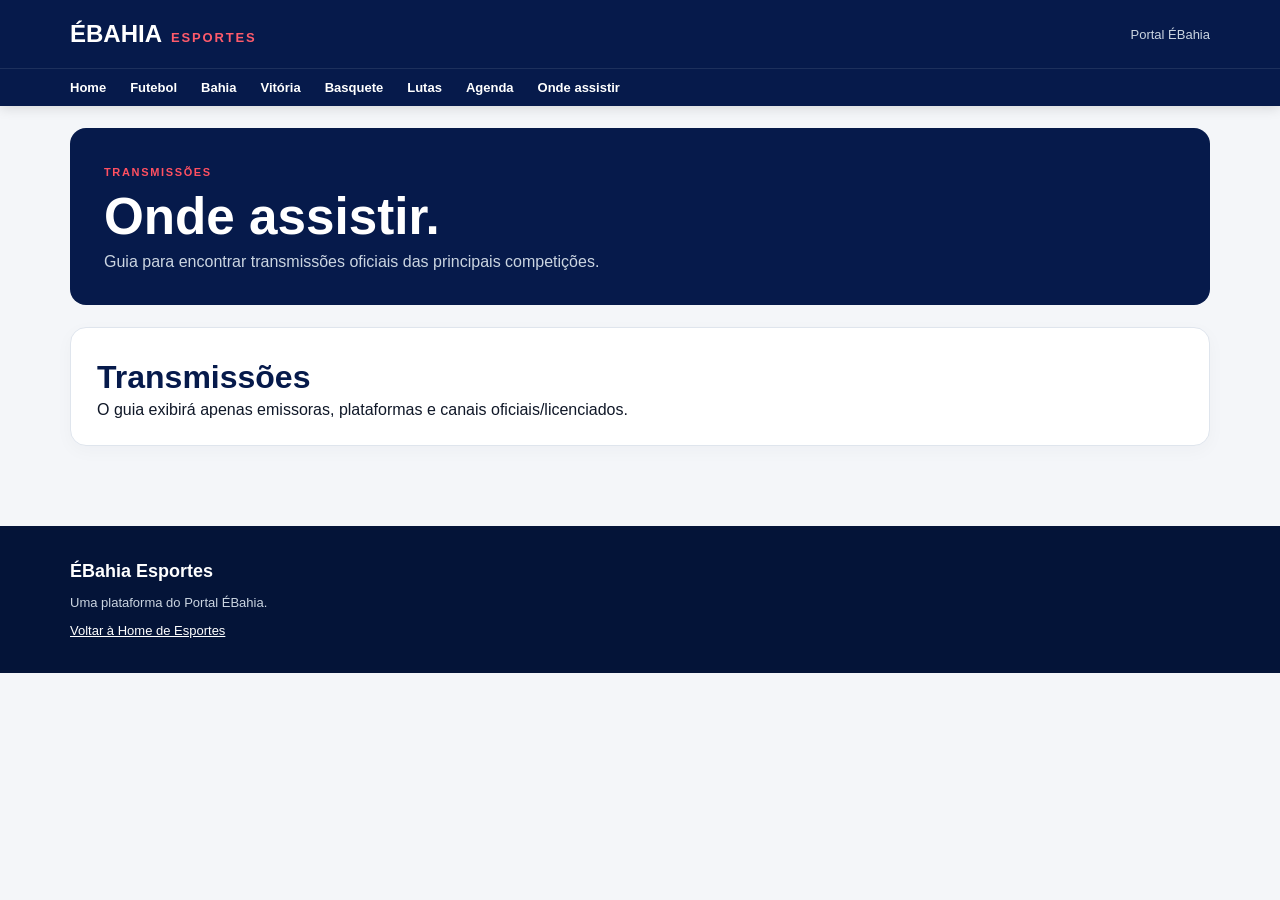
==== onde-assistir/index.html @ 26f96b4c "Cria editoria multipágina do ÉBahia Esportes" ====
<!doctype html><html lang="pt-BR"><head><meta charset="utf-8"><meta name="viewport" content="width=device-width,initial-scale=1"><meta name="theme-color" content="#061a4b"><link rel="stylesheet" href="../assets/style.css"><title>Onde assistir | ÉBahia Esportes</title></head><body><header><div class="top"><a class="brand" href="../"><b>ÉBAHIA</b><span>ESPORTES</span></a><a class="portal" href="https://portalebahia.wordpress.com/">Portal ÉBahia</a></div><nav><a href="../">Home</a><a href="../futebol/">Futebol</a><a href="../bahia/">Bahia</a><a href="../vitoria/">Vitória</a><a href="../basquete/">Basquete</a><a href="../lutas/">Lutas</a><a href="../agenda/">Agenda</a><a href="../onde-assistir/">Onde assistir</a></nav></header><main><section class="subhero"><small>TRANSMISSÕES</small><h1>Onde assistir.</h1><p>Guia para encontrar transmissões oficiais das principais competições.</p></section><section class="section"><h2>Transmissões</h2><div class="notice">O guia exibirá apenas emissoras, plataformas e canais oficiais/licenciados.</div></section></main><footer><b>ÉBahia Esportes</b><p>Uma plataforma do Portal ÉBahia.</p><a href="../">Voltar à Home de Esportes</a></footer></body></html>
---- assets/style.css ----
:root{--navy:#061a4b;--navy2:#0b245f;--red:#d0162b;--bg:#f4f6f9;--ink:#101828;--muted:#667085;--line:#dfe5ed;--white:#fff}*{box-sizing:border-box}html{scroll-behavior:smooth}body{margin:0;font-family:Arial,Helvetica,sans-serif;background:var(--bg);color:var(--ink)}a{color:inherit;text-decoration:none}header{background:var(--navy);color:#fff;position:sticky;top:0;z-index:20;box-shadow:0 2px 12px #0002}.top{height:68px;max-width:1180px;margin:auto;display:flex;align-items:center;justify-content:space-between;padding:0 20px}.brand{display:flex;align-items:baseline;gap:9px}.brand b{font-size:24px}.brand span{font-size:13px;font-weight:900;letter-spacing:.14em;color:#ff5b6b}.portal{font-size:13px;color:#cbd5e1}nav{border-top:1px solid #ffffff18;display:flex;gap:24px;overflow:auto;padding:11px max(20px,calc((100vw - 1140px)/2));white-space:nowrap;font-size:13px;font-weight:800}nav a:hover{color:#ff6a78}main{max-width:1180px;margin:auto;padding:0 20px 60px}.hero{margin:22px 0;min-height:230px;border-radius:18px;background:linear-gradient(125deg,#061a4b,#0d2e76);color:#fff;padding:38px;display:flex;align-items:flex-end;justify-content:space-between;gap:24px;box-shadow:0 16px 35px #061a4b18}.hero small,.section small{font-size:12px;font-weight:900;letter-spacing:.14em;color:#e6384b}.hero h1{font-size:clamp(2rem,4.5vw,3.6rem);line-height:.98;margin:8px 0 12px;max-width:650px}.hero p{margin:0;color:#cbd5e1;max-width:650px;line-height:1.5}.pulse{display:flex;align-items:center;gap:8px;font-size:12px;font-weight:800;white-space:nowrap}.pulse i{width:8px;height:8px;border-radius:50%;background:#ef3340;box-shadow:0 0 0 5px #ef334022}.section{background:#fff;border:1px solid var(--line);border-radius:16px;margin:20px 0;padding:26px}.section-head{display:flex;align-items:end;justify-content:space-between;gap:16px;margin-bottom:18px}.section h2{font-size:clamp(1.45rem,2.5vw,2rem);color:var(--navy);margin:5px 0}.section-head button,.club-grid button{border:0;border-radius:8px;background:var(--navy);color:#fff;padding:10px 14px;font-weight:800;cursor:pointer}.scores{display:grid;grid-template-columns:repeat(3,1fr);gap:12px}.match{border:1px solid var(--line);border-radius:12px;padding:15px;min-height:130px}.match .league{font-size:10px;color:var(--muted);font-weight:800;text-transform:uppercase;margin-bottom:12px}.team{display:flex;justify-content:space-between;gap:12px;padding:5px 0;font-weight:800}.score{font-size:18px;color:var(--navy)}.status{font-size:11px;color:var(--red);font-weight:900;margin-top:9px}.source{font-size:11px;color:var(--muted);margin:14px 0 0}.source a{text-decoration:underline}.loading,.empty{grid-column:1/-1;padding:28px;text-align:center;color:var(--muted);border:1px dashed var(--line);border-radius:12px}.club-grid,.sport-grid{display:grid;grid-template-columns:repeat(3,1fr);gap:12px}.club-grid article,.sport-grid article{border:1px solid var(--line);border-radius:12px;padding:20px}.club-grid article span{font-size:10px;color:var(--red);font-weight:900;letter-spacing:.1em}.club-grid h3{font-size:24px;color:var(--navy);margin:8px 0}.club-grid p{color:var(--muted);font-size:14px;min-height:42px}.split{display:grid;grid-template-columns:1fr 1.1fr;gap:36px;align-items:center;background:var(--navy);color:#fff;border:0}.split h2{color:#fff}.split p{color:#cbd5e1}.links{display:grid;gap:8px}.links button{display:flex;justify-content:space-between;border:1px solid #ffffff24;background:#ffffff0d;color:#fff;border-radius:10px;padding:15px;text-align:left;font-weight:800;cursor:pointer}.sport-grid article{display:flex;flex-direction:column;gap:7px}.sport-grid b{color:var(--navy)}.sport-grid span{font-size:13px;color:var(--muted)}.watch .notice{margin-top:16px;background:#f7f8fa;border-left:4px solid var(--red);padding:16px;color:var(--muted)}footer{background:#041438;color:#cbd5e1;padding:35px max(20px,calc((100vw - 1140px)/2));font-size:13px}footer b{color:#fff;font-size:18px}footer a{color:#fff;text-decoration:underline}@media(max-width:760px){header{position:relative}.top{height:60px}.brand b{font-size:20px}.portal{font-size:11px}.hero{min-height:205px;padding:25px 22px;align-items:flex-start;flex-direction:column}.hero h1{font-size:2.25rem}.section{padding:20px 16px;border-radius:13px}.scores,.club-grid,.sport-grid{grid-template-columns:1fr}.split{grid-template-columns:1fr;gap:18px}.match{min-height:auto}nav{gap:20px}.section-head{align-items:center}}.score-ticker{background:#d0162b;color:#fff}.score-ticker>div{max-width:1180px;margin:auto;padding:9px 20px;display:flex;align-items:center;gap:18px;font-size:11px;letter-spacing:.06em}.score-ticker strong{padding-right:18px;border-right:1px solid #ffffff66}.score-ticker span{flex:1}.score-ticker b{font-size:10px;background:#fff;color:#d0162b;border-radius:20px;padding:5px 9px}.hero{position:relative;overflow:hidden;background:radial-gradient(circle at 82% 35%,#1645a0 0,#0b2867 22%,#061a4b 62%)}.hero:after{content:"";position:absolute;width:320px;height:320px;border:55px solid #ffffff09;border-radius:50%;right:-90px;top:-105px}.hero-copy{position:relative;z-index:2}.eyebrow{font-size:12px;font-weight:900;letter-spacing:.16em}.eyebrow b{color:#ff5061}.hero-actions{display:flex;gap:10px;margin-top:24px}.hero-actions a{background:#d0162b;color:#fff;padding:11px 16px;border-radius:7px;font-size:11px;font-weight:900}.hero-actions .ghost{background:#ffffff0d;border:1px solid #ffffff38}.hero-board{position:relative;z-index:2;width:240px;border:1px solid #ffffff24;background:#04143888;border-radius:14px;padding:22px;display:flex;flex-direction:column;align-items:flex-start}.hero-board>span{font-size:10px;color:#ff5b6b;font-weight:900;letter-spacing:.14em}.hero-board>strong{font-size:32px;line-height:1;margin-top:8px}.hero-board>small{font-size:9px;color:#aebdd0;letter-spacing:.14em;margin-top:5px}.hero-board .pulse{margin-top:25px;border-top:1px solid #ffffff20;padding-top:14px;width:100%}.quick{display:grid;grid-template-columns:repeat(4,1fr);gap:10px;margin:0 0 20px}.quick a{background:#fff;border:1px solid var(--line);border-radius:12px;padding:15px;display:flex;gap:12px;align-items:center}.quick b{font-size:20px;color:#d0162b;font-style:italic}.quick span{font-size:11px;font-weight:900;color:#061a4b;line-height:1.25}.quick small{font-weight:500;color:#667085}.match{position:relative;overflow:hidden;border-top:3px solid #061a4b}.match:before{content:"";position:absolute;left:0;top:0;bottom:0;width:3px;background:#d0162b}.club-grid article{position:relative;overflow:hidden}.club-grid article:after{content:"";position:absolute;width:70px;height:70px;border:14px solid #061a4b08;border-radius:50%;right:-25px;top:-22px}.sport-grid article:hover,.club-grid article:hover,.quick a:hover{transform:translateY(-2px);box-shadow:0 8px 22px #061a4b12;transition:.2s}.section-head{border-bottom:1px solid var(--line);padding-bottom:14px}.section-head small{display:inline-block;border-bottom:3px solid #d0162b;padding-bottom:5px}@media(max-width:760px){.score-ticker span{display:none}.score-ticker>div{gap:10px}.score-ticker strong{flex:1}.hero-board{width:100%;padding:15px}.hero-board>strong{font-size:24px}.hero-board .pulse{margin-top:12px}.hero-actions{margin-top:18px}.quick{grid-template-columns:1fr 1fr}.quick a{padding:12px}.quick b{font-size:17px}}@media(max-width:420px){.quick{grid-template-columns:1fr}.hero h1{font-size:2rem}.hero p{font-size:14px}.hero-actions a{padding:10px 12px}}.club-grid{gap:16px}.club{display:grid;grid-template-columns:74px 1fr;gap:17px;align-items:start;min-height:190px;border-top:4px solid #061a4b!important}.club.vitoria{border-top-color:#d0162b!important}.crest{width:68px;height:68px;border-radius:50%;display:grid;place-items:center;font-weight:1000;font-size:17px;letter-spacing:-.04em;border:5px solid #eef2f7;box-shadow:0 0 0 1px #d9e0e8}.crest-bahia{background:linear-gradient(135deg,#fff 0 32%,#e32636 33% 53%,#1761aa 54%);color:#061a4b}.crest-vitoria{background:linear-gradient(135deg,#111 0 48%,#d0162b 49%);color:#fff}.crest-interior{background:#f1f3f6;color:#061a4b}.sport-grid{gap:16px}.sport-grid article{min-height:145px;border-top:3px solid #061a4b;justify-content:center}.sport-grid article i{font-size:26px;font-style:normal;margin-bottom:5px}.sport-grid .combat{background:linear-gradient(145deg,#061a4b,#0c2c70);border:0;color:#fff}.sport-grid .combat b{color:#fff}.sport-grid .combat span,.sport-grid .combat small{color:#cbd5e1}.sport-grid .combat small{font-size:11px;line-height:1.4;margin-top:5px}.section{box-shadow:0 5px 18px #061a4b08}@media(max-width:760px){.club{grid-template-columns:60px 1fr;min-height:auto}.crest{width:56px;height:56px;font-size:14px}.sport-grid article{min-height:115px}}.crest{background:#fff!important;overflow:hidden;padding:5px}.crest img{width:100%;height:100%;object-fit:contain;display:block}.fighter-art{height:54px;border-radius:8px;background:linear-gradient(90deg,#020b22,#d0162b,#020b22);display:flex;align-items:center;justify-content:space-around;width:100%;font-size:9px;font-weight:900;letter-spacing:.12em;color:#fff}.fighter-art b{width:30px;height:30px;border-radius:50%;display:grid;place-items:center;background:#fff;color:#d0162b;font-size:10px}.combat{justify-content:flex-start!important}.subhero{margin:22px 0;background:#061a4b;color:#fff;border-radius:16px;padding:34px}.subhero small{color:#ff5061;font-size:11px;font-weight:900;letter-spacing:.15em}.subhero h1{font-size:clamp(2rem,4vw,3.2rem);margin:7px 0}.subhero p{color:#cbd5e1;max-width:700px;margin:0}.team-directory{display:grid;grid-template-columns:repeat(3,1fr);gap:14px}.team-entry{border:1px solid var(--line);border-radius:12px;padding:16px;display:flex;align-items:center;gap:14px}.team-entry b{display:block;color:#061a4b}.team-entry span{font-size:12px;color:#667085}.category-grid{display:grid;grid-template-columns:repeat(3,1fr);gap:12px;margin-top:18px}.category-grid article{border:1px solid var(--line);border-radius:10px;padding:18px;font-weight:800;color:#061a4b}.category-grid article span{display:block;color:#667085;font-size:12px;font-weight:400;margin-top:5px}.club-profile,.fight-feature{background:#061a4b;color:#fff;border-radius:16px;padding:28px;display:flex;align-items:center;gap:25px;margin:20px 0}.club-profile.red{background:linear-gradient(125deg,#161616,#86101d)}.big-crest{width:120px;height:120px;background:#fff;border-radius:50%;padding:10px;flex:0 0 auto}.big-crest img{width:100%;height:100%;object-fit:contain}.club-profile h2,.fight-feature h2{font-size:28px;margin:5px 0}.club-profile p,.fight-feature p{color:#cbd5e1}.action{display:inline-block;background:#d0162b;padding:10px 14px;border-radius:7px;font-size:12px;font-weight:900;margin-top:8px}.fight-feature{justify-content:space-between}.fight-feature .fighter-art{max-width:330px}@media(max-width:760px){.team-directory,.category-grid{grid-template-columns:1fr}.club-profile,.fight-feature{align-items:flex-start;flex-direction:column}.big-crest{width:90px;height:90px}.subhero{padding:25px 20px}}
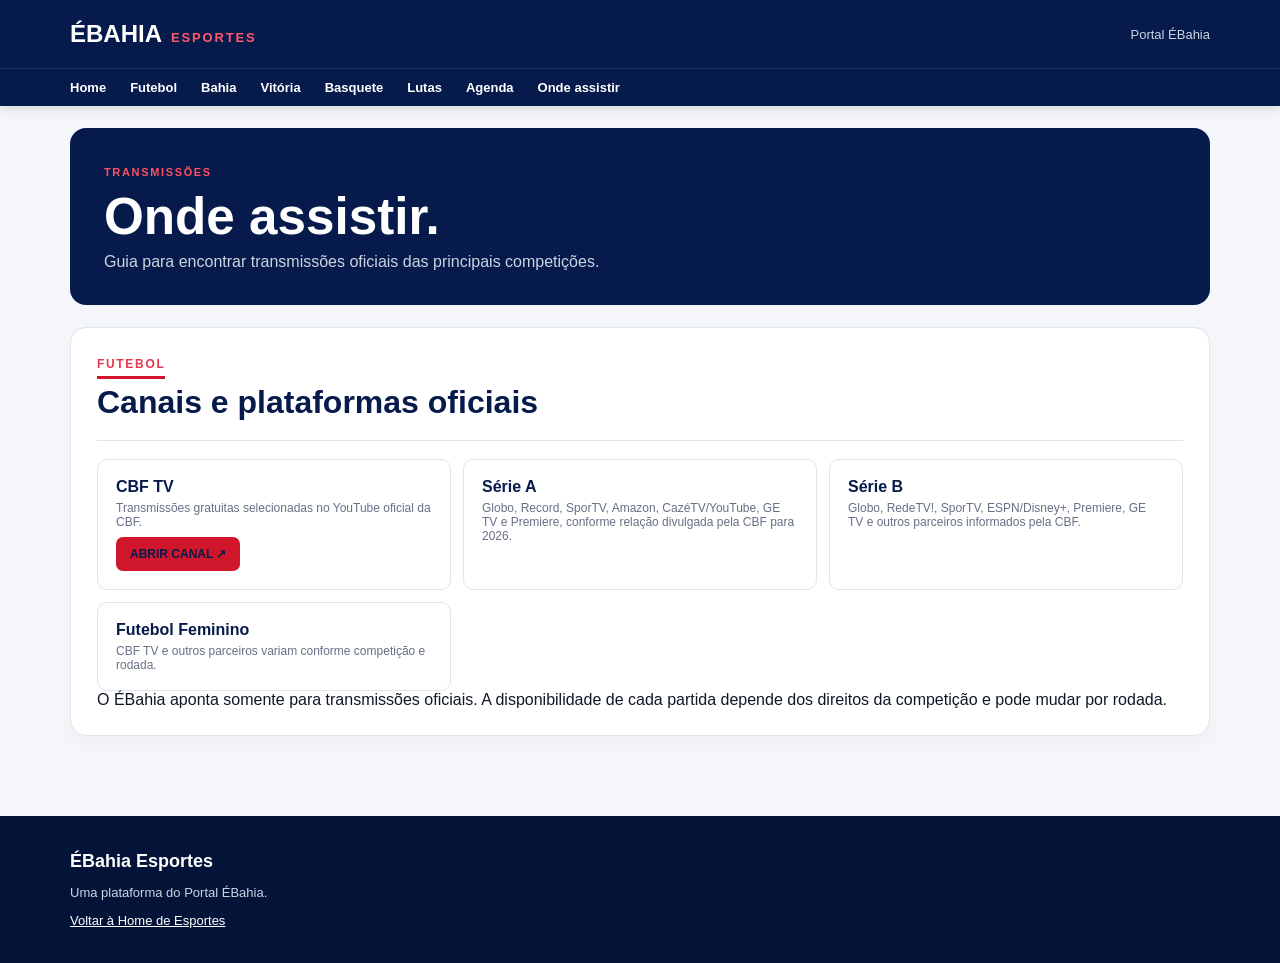
==== commit f7b36c06: "Transforma guia Onde Assistir em central de fontes oficiais" ====
--- a/onde-assistir/index.html
+++ b/onde-assistir/index.html
@@ -1 +1 @@
-<!doctype html><html lang="pt-BR"><head><meta charset="utf-8"><meta name="viewport" content="width=device-width,initial-scale=1"><meta name="theme-color" content="#061a4b"><link rel="stylesheet" href="../assets/style.css"><title>Onde assistir | ÉBahia Esportes</title></head><body><header><div class="top"><a class="brand" href="../"><b>ÉBAHIA</b><span>ESPORTES</span></a><a class="portal" href="https://portalebahia.wordpress.com/">Portal ÉBahia</a></div><nav><a href="../">Home</a><a href="../futebol/">Futebol</a><a href="../bahia/">Bahia</a><a href="../vitoria/">Vitória</a><a href="../basquete/">Basquete</a><a href="../lutas/">Lutas</a><a href="../agenda/">Agenda</a><a href="../onde-assistir/">Onde assistir</a></nav></header><main><section class="subhero"><small>TRANSMISSÕES</small><h1>Onde assistir.</h1><p>Guia para encontrar transmissões oficiais das principais competições.</p></section><section class="section"><h2>Transmissões</h2><div class="notice">O guia exibirá apenas emissoras, plataformas e canais oficiais/licenciados.</div></section></main><footer><b>ÉBahia Esportes</b><p>Uma plataforma do Portal ÉBahia.</p><a href="../">Voltar à Home de Esportes</a></footer></body></html>+<!doctype html><html lang="pt-BR"><head><meta charset="utf-8"><meta name="viewport" content="width=device-width,initial-scale=1"><meta name="theme-color" content="#061a4b"><link rel="stylesheet" href="../assets/style.css"><title>Onde assistir | ÉBahia Esportes</title></head><body><header><div class="top"><a class="brand" href="../"><b>ÉBAHIA</b><span>ESPORTES</span></a><a class="portal" href="https://portalebahia.wordpress.com/">Portal ÉBahia</a></div><nav><a href="../">Home</a><a href="../futebol/">Futebol</a><a href="../bahia/">Bahia</a><a href="../vitoria/">Vitória</a><a href="../basquete/">Basquete</a><a href="../lutas/">Lutas</a><a href="../agenda/">Agenda</a><a href="../onde-assistir/">Onde assistir</a></nav></header><main><section class="subhero"><small>TRANSMISSÕES</small><h1>Onde assistir.</h1><p>Guia para encontrar transmissões oficiais das principais competições.</p></section><section class="section"><div class="section-head"><div><small>FUTEBOL</small><h2>Canais e plataformas oficiais</h2></div></div><div class="category-grid"><article><b>CBF TV</b><span>Transmissões gratuitas selecionadas no YouTube oficial da CBF.</span><a class="action" href="https://www.youtube.com/@CBF" target="_blank" rel="noopener">ABRIR CANAL ↗</a></article><article><b>Série A</b><span>Globo, Record, SporTV, Amazon, CazéTV/YouTube, GE TV e Premiere, conforme relação divulgada pela CBF para 2026.</span></article><article><b>Série B</b><span>Globo, RedeTV!, SporTV, ESPN/Disney+, Premiere, GE TV e outros parceiros informados pela CBF.</span></article><article><b>Futebol Feminino</b><span>CBF TV e outros parceiros variam conforme competição e rodada.</span></article></div><div class="notice">O ÉBahia aponta somente para transmissões oficiais. A disponibilidade de cada partida depende dos direitos da competição e pode mudar por rodada.</div></section></main><footer><b>ÉBahia Esportes</b><p>Uma plataforma do Portal ÉBahia.</p><a href="../">Voltar à Home de Esportes</a></footer></body></html>
--- a/assets/style.css
+++ b/assets/style.css
@@ -1 +1 @@
-:root{--navy:#061a4b;--navy2:#0b245f;--red:#d0162b;--bg:#f4f6f9;--ink:#101828;--muted:#667085;--line:#dfe5ed;--white:#fff}*{box-sizing:border-box}html{scroll-behavior:smooth}body{margin:0;font-family:Arial,Helvetica,sans-serif;background:var(--bg);color:var(--ink)}a{color:inherit;text-decoration:none}header{background:var(--navy);color:#fff;position:sticky;top:0;z-index:20;box-shadow:0 2px 12px #0002}.top{height:68px;max-width:1180px;margin:auto;display:flex;align-items:center;justify-content:space-between;padding:0 20px}.brand{display:flex;align-items:baseline;gap:9px}.brand b{font-size:24px}.brand span{font-size:13px;font-weight:900;letter-spacing:.14em;color:#ff5b6b}.portal{font-size:13px;color:#cbd5e1}nav{border-top:1px solid #ffffff18;display:flex;gap:24px;overflow:auto;padding:11px max(20px,calc((100vw - 1140px)/2));white-space:nowrap;font-size:13px;font-weight:800}nav a:hover{color:#ff6a78}main{max-width:1180px;margin:auto;padding:0 20px 60px}.hero{margin:22px 0;min-height:230px;border-radius:18px;background:linear-gradient(125deg,#061a4b,#0d2e76);color:#fff;padding:38px;display:flex;align-items:flex-end;justify-content:space-between;gap:24px;box-shadow:0 16px 35px #061a4b18}.hero small,.section small{font-size:12px;font-weight:900;letter-spacing:.14em;color:#e6384b}.hero h1{font-size:clamp(2rem,4.5vw,3.6rem);line-height:.98;margin:8px 0 12px;max-width:650px}.hero p{margin:0;color:#cbd5e1;max-width:650px;line-height:1.5}.pulse{display:flex;align-items:center;gap:8px;font-size:12px;font-weight:800;white-space:nowrap}.pulse i{width:8px;height:8px;border-radius:50%;background:#ef3340;box-shadow:0 0 0 5px #ef334022}.section{background:#fff;border:1px solid var(--line);border-radius:16px;margin:20px 0;padding:26px}.section-head{display:flex;align-items:end;justify-content:space-between;gap:16px;margin-bottom:18px}.section h2{font-size:clamp(1.45rem,2.5vw,2rem);color:var(--navy);margin:5px 0}.section-head button,.club-grid button{border:0;border-radius:8px;background:var(--navy);color:#fff;padding:10px 14px;font-weight:800;cursor:pointer}.scores{display:grid;grid-template-columns:repeat(3,1fr);gap:12px}.match{border:1px solid var(--line);border-radius:12px;padding:15px;min-height:130px}.match .league{font-size:10px;color:var(--muted);font-weight:800;text-transform:uppercase;margin-bottom:12px}.team{display:flex;justify-content:space-between;gap:12px;padding:5px 0;font-weight:800}.score{font-size:18px;color:var(--navy)}.status{font-size:11px;color:var(--red);font-weight:900;margin-top:9px}.source{font-size:11px;color:var(--muted);margin:14px 0 0}.source a{text-decoration:underline}.loading,.empty{grid-column:1/-1;padding:28px;text-align:center;color:var(--muted);border:1px dashed var(--line);border-radius:12px}.club-grid,.sport-grid{display:grid;grid-template-columns:repeat(3,1fr);gap:12px}.club-grid article,.sport-grid article{border:1px solid var(--line);border-radius:12px;padding:20px}.club-grid article span{font-size:10px;color:var(--red);font-weight:900;letter-spacing:.1em}.club-grid h3{font-size:24px;color:var(--navy);margin:8px 0}.club-grid p{color:var(--muted);font-size:14px;min-height:42px}.split{display:grid;grid-template-columns:1fr 1.1fr;gap:36px;align-items:center;background:var(--navy);color:#fff;border:0}.split h2{color:#fff}.split p{color:#cbd5e1}.links{display:grid;gap:8px}.links button{display:flex;justify-content:space-between;border:1px solid #ffffff24;background:#ffffff0d;color:#fff;border-radius:10px;padding:15px;text-align:left;font-weight:800;cursor:pointer}.sport-grid article{display:flex;flex-direction:column;gap:7px}.sport-grid b{color:var(--navy)}.sport-grid span{font-size:13px;color:var(--muted)}.watch .notice{margin-top:16px;background:#f7f8fa;border-left:4px solid var(--red);padding:16px;color:var(--muted)}footer{background:#041438;color:#cbd5e1;padding:35px max(20px,calc((100vw - 1140px)/2));font-size:13px}footer b{color:#fff;font-size:18px}footer a{color:#fff;text-decoration:underline}@media(max-width:760px){header{position:relative}.top{height:60px}.brand b{font-size:20px}.portal{font-size:11px}.hero{min-height:205px;padding:25px 22px;align-items:flex-start;flex-direction:column}.hero h1{font-size:2.25rem}.section{padding:20px 16px;border-radius:13px}.scores,.club-grid,.sport-grid{grid-template-columns:1fr}.split{grid-template-columns:1fr;gap:18px}.match{min-height:auto}nav{gap:20px}.section-head{align-items:center}}.score-ticker{background:#d0162b;color:#fff}.score-ticker>div{max-width:1180px;margin:auto;padding:9px 20px;display:flex;align-items:center;gap:18px;font-size:11px;letter-spacing:.06em}.score-ticker strong{padding-right:18px;border-right:1px solid #ffffff66}.score-ticker span{flex:1}.score-ticker b{font-size:10px;background:#fff;color:#d0162b;border-radius:20px;padding:5px 9px}.hero{position:relative;overflow:hidden;background:radial-gradient(circle at 82% 35%,#1645a0 0,#0b2867 22%,#061a4b 62%)}.hero:after{content:"";position:absolute;width:320px;height:320px;border:55px solid #ffffff09;border-radius:50%;right:-90px;top:-105px}.hero-copy{position:relative;z-index:2}.eyebrow{font-size:12px;font-weight:900;letter-spacing:.16em}.eyebrow b{color:#ff5061}.hero-actions{display:flex;gap:10px;margin-top:24px}.hero-actions a{background:#d0162b;color:#fff;padding:11px 16px;border-radius:7px;font-size:11px;font-weight:900}.hero-actions .ghost{background:#ffffff0d;border:1px solid #ffffff38}.hero-board{position:relative;z-index:2;width:240px;border:1px solid #ffffff24;background:#04143888;border-radius:14px;padding:22px;display:flex;flex-direction:column;align-items:flex-start}.hero-board>span{font-size:10px;color:#ff5b6b;font-weight:900;letter-spacing:.14em}.hero-board>strong{font-size:32px;line-height:1;margin-top:8px}.hero-board>small{font-size:9px;color:#aebdd0;letter-spacing:.14em;margin-top:5px}.hero-board .pulse{margin-top:25px;border-top:1px solid #ffffff20;padding-top:14px;width:100%}.quick{display:grid;grid-template-columns:repeat(4,1fr);gap:10px;margin:0 0 20px}.quick a{background:#fff;border:1px solid var(--line);border-radius:12px;padding:15px;display:flex;gap:12px;align-items:center}.quick b{font-size:20px;color:#d0162b;font-style:italic}.quick span{font-size:11px;font-weight:900;color:#061a4b;line-height:1.25}.quick small{font-weight:500;color:#667085}.match{position:relative;overflow:hidden;border-top:3px solid #061a4b}.match:before{content:"";position:absolute;left:0;top:0;bottom:0;width:3px;background:#d0162b}.club-grid article{position:relative;overflow:hidden}.club-grid article:after{content:"";position:absolute;width:70px;height:70px;border:14px solid #061a4b08;border-radius:50%;right:-25px;top:-22px}.sport-grid article:hover,.club-grid article:hover,.quick a:hover{transform:translateY(-2px);box-shadow:0 8px 22px #061a4b12;transition:.2s}.section-head{border-bottom:1px solid var(--line);padding-bottom:14px}.section-head small{display:inline-block;border-bottom:3px solid #d0162b;padding-bottom:5px}@media(max-width:760px){.score-ticker span{display:none}.score-ticker>div{gap:10px}.score-ticker strong{flex:1}.hero-board{width:100%;padding:15px}.hero-board>strong{font-size:24px}.hero-board .pulse{margin-top:12px}.hero-actions{margin-top:18px}.quick{grid-template-columns:1fr 1fr}.quick a{padding:12px}.quick b{font-size:17px}}@media(max-width:420px){.quick{grid-template-columns:1fr}.hero h1{font-size:2rem}.hero p{font-size:14px}.hero-actions a{padding:10px 12px}}.club-grid{gap:16px}.club{display:grid;grid-template-columns:74px 1fr;gap:17px;align-items:start;min-height:190px;border-top:4px solid #061a4b!important}.club.vitoria{border-top-color:#d0162b!important}.crest{width:68px;height:68px;border-radius:50%;display:grid;place-items:center;font-weight:1000;font-size:17px;letter-spacing:-.04em;border:5px solid #eef2f7;box-shadow:0 0 0 1px #d9e0e8}.crest-bahia{background:linear-gradient(135deg,#fff 0 32%,#e32636 33% 53%,#1761aa 54%);color:#061a4b}.crest-vitoria{background:linear-gradient(135deg,#111 0 48%,#d0162b 49%);color:#fff}.crest-interior{background:#f1f3f6;color:#061a4b}.sport-grid{gap:16px}.sport-grid article{min-height:145px;border-top:3px solid #061a4b;justify-content:center}.sport-grid article i{font-size:26px;font-style:normal;margin-bottom:5px}.sport-grid .combat{background:linear-gradient(145deg,#061a4b,#0c2c70);border:0;color:#fff}.sport-grid .combat b{color:#fff}.sport-grid .combat span,.sport-grid .combat small{color:#cbd5e1}.sport-grid .combat small{font-size:11px;line-height:1.4;margin-top:5px}.section{box-shadow:0 5px 18px #061a4b08}@media(max-width:760px){.club{grid-template-columns:60px 1fr;min-height:auto}.crest{width:56px;height:56px;font-size:14px}.sport-grid article{min-height:115px}}.crest{background:#fff!important;overflow:hidden;padding:5px}.crest img{width:100%;height:100%;object-fit:contain;display:block}.fighter-art{height:54px;border-radius:8px;background:linear-gradient(90deg,#020b22,#d0162b,#020b22);display:flex;align-items:center;justify-content:space-around;width:100%;font-size:9px;font-weight:900;letter-spacing:.12em;color:#fff}.fighter-art b{width:30px;height:30px;border-radius:50%;display:grid;place-items:center;background:#fff;color:#d0162b;font-size:10px}.combat{justify-content:flex-start!important}.subhero{margin:22px 0;background:#061a4b;color:#fff;border-radius:16px;padding:34px}.subhero small{color:#ff5061;font-size:11px;font-weight:900;letter-spacing:.15em}.subhero h1{font-size:clamp(2rem,4vw,3.2rem);margin:7px 0}.subhero p{color:#cbd5e1;max-width:700px;margin:0}.team-directory{display:grid;grid-template-columns:repeat(3,1fr);gap:14px}.team-entry{border:1px solid var(--line);border-radius:12px;padding:16px;display:flex;align-items:center;gap:14px}.team-entry b{display:block;color:#061a4b}.team-entry span{font-size:12px;color:#667085}.category-grid{display:grid;grid-template-columns:repeat(3,1fr);gap:12px;margin-top:18px}.category-grid article{border:1px solid var(--line);border-radius:10px;padding:18px;font-weight:800;color:#061a4b}.category-grid article span{display:block;color:#667085;font-size:12px;font-weight:400;margin-top:5px}.club-profile,.fight-feature{background:#061a4b;color:#fff;border-radius:16px;padding:28px;display:flex;align-items:center;gap:25px;margin:20px 0}.club-profile.red{background:linear-gradient(125deg,#161616,#86101d)}.big-crest{width:120px;height:120px;background:#fff;border-radius:50%;padding:10px;flex:0 0 auto}.big-crest img{width:100%;height:100%;object-fit:contain}.club-profile h2,.fight-feature h2{font-size:28px;margin:5px 0}.club-profile p,.fight-feature p{color:#cbd5e1}.action{display:inline-block;background:#d0162b;padding:10px 14px;border-radius:7px;font-size:12px;font-weight:900;margin-top:8px}.fight-feature{justify-content:space-between}.fight-feature .fighter-art{max-width:330px}@media(max-width:760px){.team-directory,.category-grid{grid-template-columns:1fr}.club-profile,.fight-feature{align-items:flex-start;flex-direction:column}.big-crest{width:90px;height:90px}.subhero{padding:25px 20px}}+:root{--navy:#061a4b;--navy2:#0b245f;--red:#d0162b;--bg:#f4f6f9;--ink:#101828;--muted:#667085;--line:#dfe5ed;--white:#fff}*{box-sizing:border-box}html{scroll-behavior:smooth}body{margin:0;font-family:Arial,Helvetica,sans-serif;background:var(--bg);color:var(--ink)}a{color:inherit;text-decoration:none}header{background:var(--navy);color:#fff;position:sticky;top:0;z-index:20;box-shadow:0 2px 12px #0002}.top{height:68px;max-width:1180px;margin:auto;display:flex;align-items:center;justify-content:space-between;padding:0 20px}.brand{display:flex;align-items:baseline;gap:9px}.brand b{font-size:24px}.brand span{font-size:13px;font-weight:900;letter-spacing:.14em;color:#ff5b6b}.portal{font-size:13px;color:#cbd5e1}nav{border-top:1px solid #ffffff18;display:flex;gap:24px;overflow:auto;padding:11px max(20px,calc((100vw - 1140px)/2));white-space:nowrap;font-size:13px;font-weight:800}nav a:hover{color:#ff6a78}main{max-width:1180px;margin:auto;padding:0 20px 60px}.hero{margin:22px 0;min-height:230px;border-radius:18px;background:linear-gradient(125deg,#061a4b,#0d2e76);color:#fff;padding:38px;display:flex;align-items:flex-end;justify-content:space-between;gap:24px;box-shadow:0 16px 35px #061a4b18}.hero small,.section small{font-size:12px;font-weight:900;letter-spacing:.14em;color:#e6384b}.hero h1{font-size:clamp(2rem,4.5vw,3.6rem);line-height:.98;margin:8px 0 12px;max-width:650px}.hero p{margin:0;color:#cbd5e1;max-width:650px;line-height:1.5}.pulse{display:flex;align-items:center;gap:8px;font-size:12px;font-weight:800;white-space:nowrap}.pulse i{width:8px;height:8px;border-radius:50%;background:#ef3340;box-shadow:0 0 0 5px #ef334022}.section{background:#fff;border:1px solid var(--line);border-radius:16px;margin:20px 0;padding:26px}.section-head{display:flex;align-items:end;justify-content:space-between;gap:16px;margin-bottom:18px}.section h2{font-size:clamp(1.45rem,2.5vw,2rem);color:var(--navy);margin:5px 0}.section-head button,.club-grid button{border:0;border-radius:8px;background:var(--navy);color:#fff;padding:10px 14px;font-weight:800;cursor:pointer}.scores{display:grid;grid-template-columns:repeat(3,1fr);gap:12px}.match{border:1px solid var(--line);border-radius:12px;padding:15px;min-height:130px}.match .league{font-size:10px;color:var(--muted);font-weight:800;text-transform:uppercase;margin-bottom:12px}.team{display:flex;justify-content:space-between;gap:12px;padding:5px 0;font-weight:800}.score{font-size:18px;color:var(--navy)}.status{font-size:11px;color:var(--red);font-weight:900;margin-top:9px}.source{font-size:11px;color:var(--muted);margin:14px 0 0}.source a{text-decoration:underline}.loading,.empty{grid-column:1/-1;padding:28px;text-align:center;color:var(--muted);border:1px dashed var(--line);border-radius:12px}.club-grid,.sport-grid{display:grid;grid-template-columns:repeat(3,1fr);gap:12px}.club-grid article,.sport-grid article{border:1px solid var(--line);border-radius:12px;padding:20px}.club-grid article span{font-size:10px;color:var(--red);font-weight:900;letter-spacing:.1em}.club-grid h3{font-size:24px;color:var(--navy);margin:8px 0}.club-grid p{color:var(--muted);font-size:14px;min-height:42px}.split{display:grid;grid-template-columns:1fr 1.1fr;gap:36px;align-items:center;background:var(--navy);color:#fff;border:0}.split h2{color:#fff}.split p{color:#cbd5e1}.links{display:grid;gap:8px}.links button{display:flex;justify-content:space-between;border:1px solid #ffffff24;background:#ffffff0d;color:#fff;border-radius:10px;padding:15px;text-align:left;font-weight:800;cursor:pointer}.sport-grid article{display:flex;flex-direction:column;gap:7px}.sport-grid b{color:var(--navy)}.sport-grid span{font-size:13px;color:var(--muted)}.watch .notice{margin-top:16px;background:#f7f8fa;border-left:4px solid var(--red);padding:16px;color:var(--muted)}footer{background:#041438;color:#cbd5e1;padding:35px max(20px,calc((100vw - 1140px)/2));font-size:13px}footer b{color:#fff;font-size:18px}footer a{color:#fff;text-decoration:underline}@media(max-width:760px){header{position:relative}.top{height:60px}.brand b{font-size:20px}.portal{font-size:11px}.hero{min-height:205px;padding:25px 22px;align-items:flex-start;flex-direction:column}.hero h1{font-size:2.25rem}.section{padding:20px 16px;border-radius:13px}.scores,.club-grid,.sport-grid{grid-template-columns:1fr}.split{grid-template-columns:1fr;gap:18px}.match{min-height:auto}nav{gap:20px}.section-head{align-items:center}}.score-ticker{background:#d0162b;color:#fff}.score-ticker>div{max-width:1180px;margin:auto;padding:9px 20px;display:flex;align-items:center;gap:18px;font-size:11px;letter-spacing:.06em}.score-ticker strong{padding-right:18px;border-right:1px solid #ffffff66}.score-ticker span{flex:1}.score-ticker b{font-size:10px;background:#fff;color:#d0162b;border-radius:20px;padding:5px 9px}.hero{position:relative;overflow:hidden;background:radial-gradient(circle at 82% 35%,#1645a0 0,#0b2867 22%,#061a4b 62%)}.hero:after{content:"";position:absolute;width:320px;height:320px;border:55px solid #ffffff09;border-radius:50%;right:-90px;top:-105px}.hero-copy{position:relative;z-index:2}.eyebrow{font-size:12px;font-weight:900;letter-spacing:.16em}.eyebrow b{color:#ff5061}.hero-actions{display:flex;gap:10px;margin-top:24px}.hero-actions a{background:#d0162b;color:#fff;padding:11px 16px;border-radius:7px;font-size:11px;font-weight:900}.hero-actions .ghost{background:#ffffff0d;border:1px solid #ffffff38}.hero-board{position:relative;z-index:2;width:240px;border:1px solid #ffffff24;background:#04143888;border-radius:14px;padding:22px;display:flex;flex-direction:column;align-items:flex-start}.hero-board>span{font-size:10px;color:#ff5b6b;font-weight:900;letter-spacing:.14em}.hero-board>strong{font-size:32px;line-height:1;margin-top:8px}.hero-board>small{font-size:9px;color:#aebdd0;letter-spacing:.14em;margin-top:5px}.hero-board .pulse{margin-top:25px;border-top:1px solid #ffffff20;padding-top:14px;width:100%}.quick{display:grid;grid-template-columns:repeat(4,1fr);gap:10px;margin:0 0 20px}.quick a{background:#fff;border:1px solid var(--line);border-radius:12px;padding:15px;display:flex;gap:12px;align-items:center}.quick b{font-size:20px;color:#d0162b;font-style:italic}.quick span{font-size:11px;font-weight:900;color:#061a4b;line-height:1.25}.quick small{font-weight:500;color:#667085}.match{position:relative;overflow:hidden;border-top:3px solid #061a4b}.match:before{content:"";position:absolute;left:0;top:0;bottom:0;width:3px;background:#d0162b}.club-grid article{position:relative;overflow:hidden}.club-grid article:after{content:"";position:absolute;width:70px;height:70px;border:14px solid #061a4b08;border-radius:50%;right:-25px;top:-22px}.sport-grid article:hover,.club-grid article:hover,.quick a:hover{transform:translateY(-2px);box-shadow:0 8px 22px #061a4b12;transition:.2s}.section-head{border-bottom:1px solid var(--line);padding-bottom:14px}.section-head small{display:inline-block;border-bottom:3px solid #d0162b;padding-bottom:5px}@media(max-width:760px){.score-ticker span{display:none}.score-ticker>div{gap:10px}.score-ticker strong{flex:1}.hero-board{width:100%;padding:15px}.hero-board>strong{font-size:24px}.hero-board .pulse{margin-top:12px}.hero-actions{margin-top:18px}.quick{grid-template-columns:1fr 1fr}.quick a{padding:12px}.quick b{font-size:17px}}@media(max-width:420px){.quick{grid-template-columns:1fr}.hero h1{font-size:2rem}.hero p{font-size:14px}.hero-actions a{padding:10px 12px}}.club-grid{gap:16px}.club{display:grid;grid-template-columns:74px 1fr;gap:17px;align-items:start;min-height:190px;border-top:4px solid #061a4b!important}.club.vitoria{border-top-color:#d0162b!important}.crest{width:68px;height:68px;border-radius:50%;display:grid;place-items:center;font-weight:1000;font-size:17px;letter-spacing:-.04em;border:5px solid #eef2f7;box-shadow:0 0 0 1px #d9e0e8}.crest-bahia{background:linear-gradient(135deg,#fff 0 32%,#e32636 33% 53%,#1761aa 54%);color:#061a4b}.crest-vitoria{background:linear-gradient(135deg,#111 0 48%,#d0162b 49%);color:#fff}.crest-interior{background:#f1f3f6;color:#061a4b}.sport-grid{gap:16px}.sport-grid article{min-height:145px;border-top:3px solid #061a4b;justify-content:center}.sport-grid article i{font-size:26px;font-style:normal;margin-bottom:5px}.sport-grid .combat{background:linear-gradient(145deg,#061a4b,#0c2c70);border:0;color:#fff}.sport-grid .combat b{color:#fff}.sport-grid .combat span,.sport-grid .combat small{color:#cbd5e1}.sport-grid .combat small{font-size:11px;line-height:1.4;margin-top:5px}.section{box-shadow:0 5px 18px #061a4b08}@media(max-width:760px){.club{grid-template-columns:60px 1fr;min-height:auto}.crest{width:56px;height:56px;font-size:14px}.sport-grid article{min-height:115px}}.crest{background:#fff!important;overflow:hidden;padding:5px}.crest img{width:100%;height:100%;object-fit:contain;display:block}.fighter-art{height:54px;border-radius:8px;background:linear-gradient(90deg,#020b22,#d0162b,#020b22);display:flex;align-items:center;justify-content:space-around;width:100%;font-size:9px;font-weight:900;letter-spacing:.12em;color:#fff}.fighter-art b{width:30px;height:30px;border-radius:50%;display:grid;place-items:center;background:#fff;color:#d0162b;font-size:10px}.combat{justify-content:flex-start!important}.subhero{margin:22px 0;background:#061a4b;color:#fff;border-radius:16px;padding:34px}.subhero small{color:#ff5061;font-size:11px;font-weight:900;letter-spacing:.15em}.subhero h1{font-size:clamp(2rem,4vw,3.2rem);margin:7px 0}.subhero p{color:#cbd5e1;max-width:700px;margin:0}.team-directory{display:grid;grid-template-columns:repeat(3,1fr);gap:14px}.team-entry{border:1px solid var(--line);border-radius:12px;padding:16px;display:flex;align-items:center;gap:14px}.team-entry b{display:block;color:#061a4b}.team-entry span{font-size:12px;color:#667085}.category-grid{display:grid;grid-template-columns:repeat(3,1fr);gap:12px;margin-top:18px}.category-grid article{border:1px solid var(--line);border-radius:10px;padding:18px;font-weight:800;color:#061a4b}.category-grid article span{display:block;color:#667085;font-size:12px;font-weight:400;margin-top:5px}.club-profile,.fight-feature{background:#061a4b;color:#fff;border-radius:16px;padding:28px;display:flex;align-items:center;gap:25px;margin:20px 0}.club-profile.red{background:linear-gradient(125deg,#161616,#86101d)}.big-crest{width:120px;height:120px;background:#fff;border-radius:50%;padding:10px;flex:0 0 auto}.big-crest img{width:100%;height:100%;object-fit:contain}.club-profile h2,.fight-feature h2{font-size:28px;margin:5px 0}.club-profile p,.fight-feature p{color:#cbd5e1}.action{display:inline-block;background:#d0162b;padding:10px 14px;border-radius:7px;font-size:12px;font-weight:900;margin-top:8px}.fight-feature{justify-content:space-between}.fight-feature .fighter-art{max-width:330px}@media(max-width:760px){.team-directory,.category-grid{grid-template-columns:1fr}.club-profile,.fight-feature{align-items:flex-start;flex-direction:column}.big-crest{width:90px;height:90px}.subhero{padding:25px 20px}}.mini-link{font-size:11px;font-weight:900;color:#d0162b}.broadcast-grid{display:grid;grid-template-columns:1.6fr 1fr 1fr;gap:14px}.broadcast-grid article{border:1px solid var(--line);border-radius:12px;padding:18px}.broadcast-grid article>b,.broadcast-grid h3{color:#061a4b}.broadcast-grid p{font-size:13px;color:#667085;line-height:1.5}.broadcast-main{display:grid;grid-template-columns:145px 1fr;gap:18px;align-items:center;background:#f8fafc}.broadcast-screen{height:105px;border-radius:10px;background:linear-gradient(135deg,#061a4b,#d0162b);display:flex;flex-direction:column;align-items:center;justify-content:center;color:#fff}.broadcast-screen span{font-size:11px;font-weight:900;letter-spacing:.12em}.broadcast-screen b{font-size:28px;margin-top:8px}.broadcast-main h3{margin:5px 0;font-size:18px}.broadcast-main a{display:inline-block;background:#d0162b;color:#fff;border-radius:6px;padding:8px 11px;font-size:10px;font-weight:900}@media(max-width:760px){.broadcast-grid{grid-template-columns:1fr}.broadcast-main{grid-template-columns:1fr}.broadcast-screen{height:90px}}
